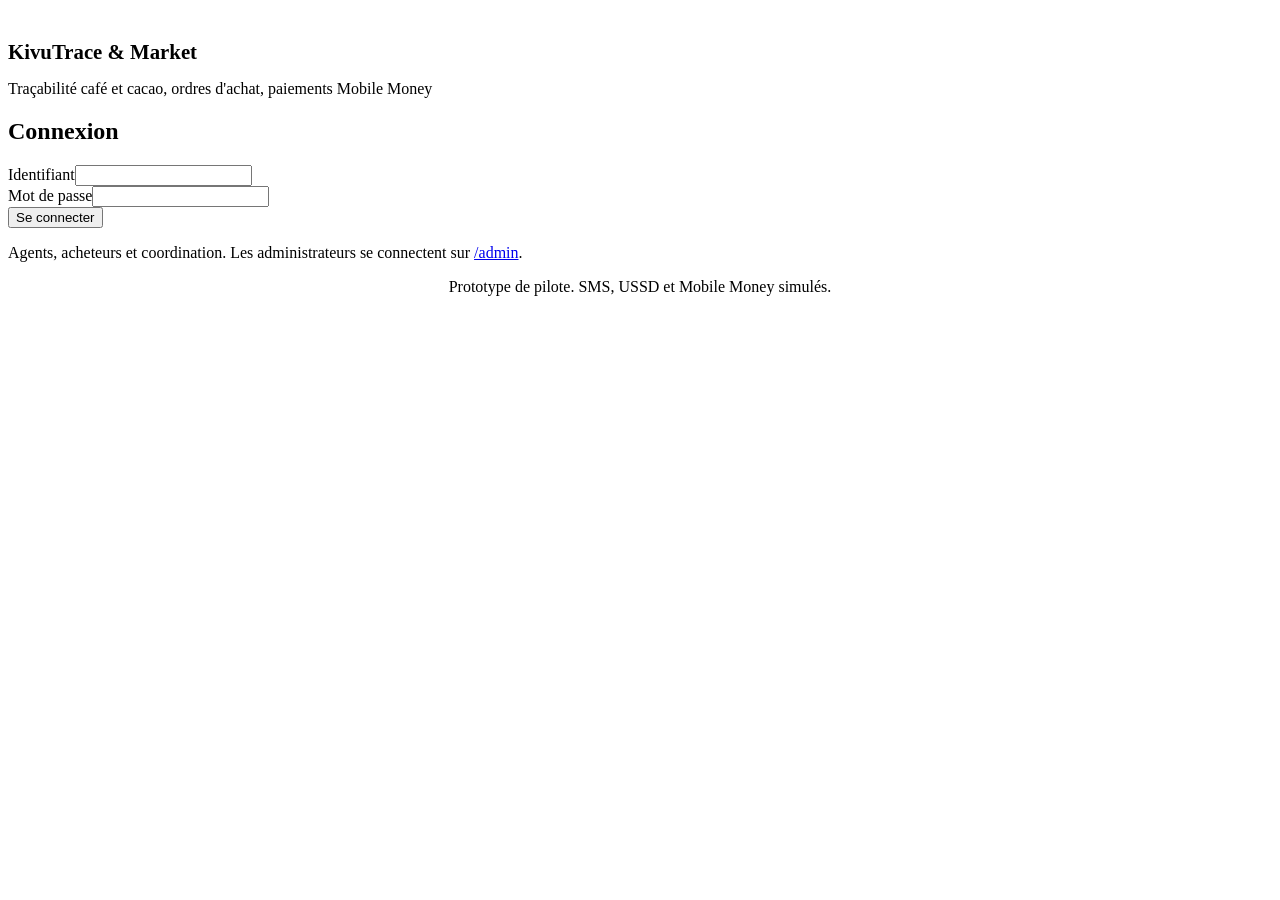
==== public/index.html @ ba129e78 "v2 étape a : socle (rôles, connexion, producteurs, localisation, consentement) - Worker Cloudflare +" ====
<!doctype html>
<html lang="fr">
<head>
<meta charset="utf-8">
<meta name="viewport" content="width=device-width, initial-scale=1">
<title>KivuTrace & Market</title>
<meta name="description" content="Traçabilité café et cacao, ordres d'achat et paiements Mobile Money pour les producteurs du Nord-Kivu et du Sud-Kivu.">
<meta name="theme-color" content="#005F73">
<link rel="icon" href="/assets/icon-192.png">
<link rel="preconnect" href="https://fonts.googleapis.com"><link rel="preconnect" href="https://fonts.gstatic.com" crossorigin>
<link rel="stylesheet" href="https://fonts.googleapis.com/css2?family=Inter:wght@400;500;600;700&display=swap">
<link rel="stylesheet" href="/assets/app.css">
<script>try{var t=localStorage.getItem('kt.theme');if(t)document.documentElement.dataset.theme=t}catch(e){}</script>
</head>
<body>
<div class="auth-wrap">
  <div class="auth-card stack">
    <div class="row" style="gap:14px">
      <img class="logo" src="/assets/logo-mark.png" alt="">
      <div><h1 style="font-size:1.3rem">KivuTrace &amp; Market</h1><p class="muted small">Traçabilité café et cacao, ordres d'achat, paiements Mobile Money</p></div>
    </div>
    <form class="card stack" id="loginForm" novalidate>
      <h2>Connexion</h2>
      <div><label class="lbl" for="login">Identifiant</label><input class="input" id="login" autocomplete="username" autocapitalize="none" required></div>
      <div><label class="lbl" for="password">Mot de passe</label><input class="input" id="password" type="password" autocomplete="current-password" required></div>
      <div class="err" id="err" role="alert"></div>
      <button class="btn primary block" type="submit" id="submit">Se connecter</button>
      <p class="tiny muted">Agents, acheteurs et coordination. Les administrateurs se connectent sur <a href="/admin">/admin</a>.</p>
    </form>
    <p class="tiny muted" style="text-align:center">Prototype de pilote. SMS, USSD et Mobile Money simulés.</p>
  </div>
</div>
<script type="module" src="/js/pages/home.js"></script>
</body>
</html>
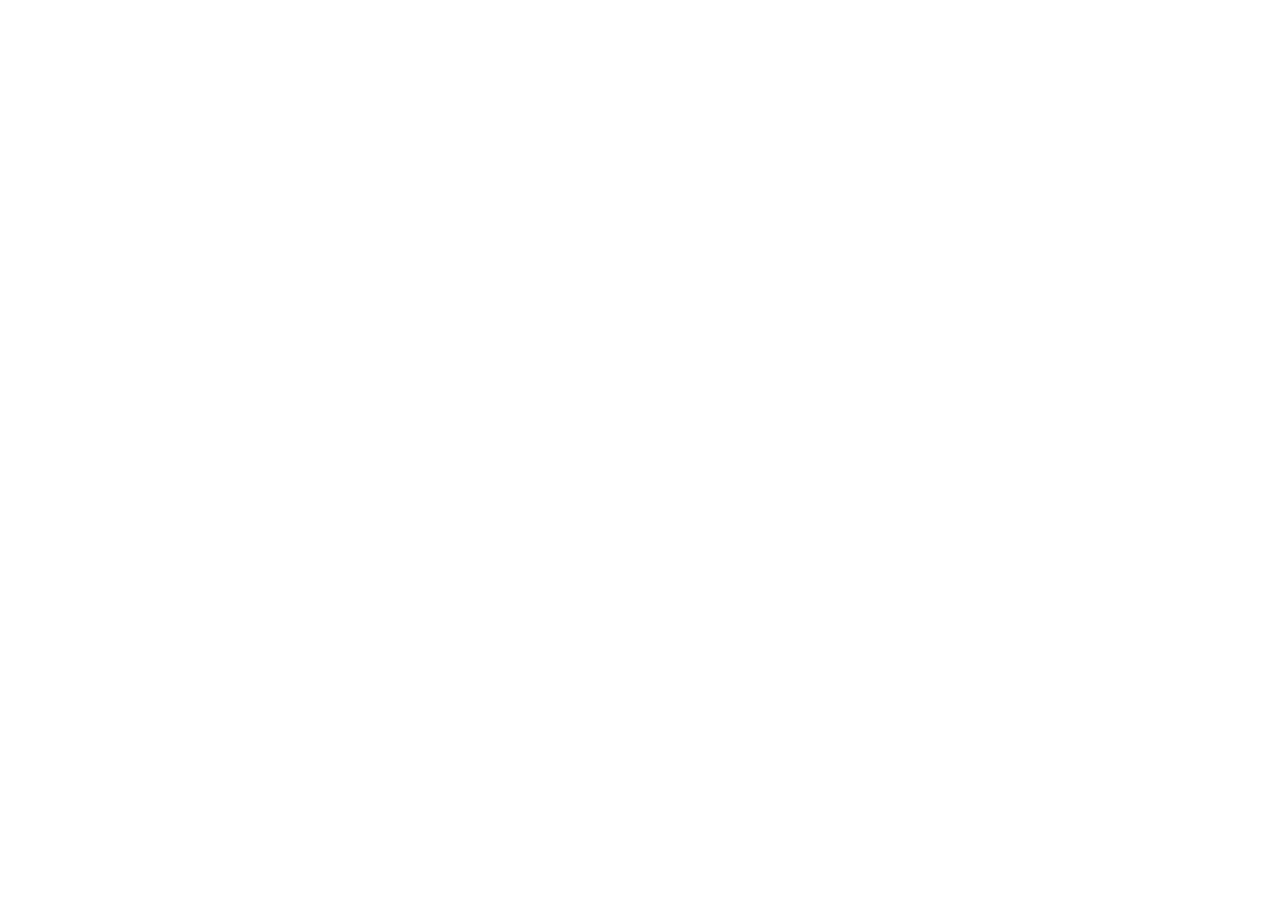
==== commit 69cd105e: "Portail d'entrée : site public en 4 langues, inscription, validation dans /admin - Site public : acc" ====
--- a/public/index.html
+++ b/public/index.html
@@ -3,33 +3,20 @@
 <head>
 <meta charset="utf-8">
 <meta name="viewport" content="width=device-width, initial-scale=1">
-<title>KivuTrace & Market</title>
-<meta name="description" content="Traçabilité café et cacao, ordres d'achat et paiements Mobile Money pour les producteurs du Nord-Kivu et du Sud-Kivu.">
+<title>KivuTrace &amp; Market : café, cacao et vivres du Kivu tracés du champ au paiement</title>
+<meta name="description" content="Traçabilité café et cacao, ordres d'achat, dossiers EUDR et paiement direct Mobile Money pour les producteurs du Nord-Kivu et du Sud-Kivu.">
 <meta name="theme-color" content="#005F73">
 <link rel="icon" href="/assets/icon-192.png">
 <link rel="preconnect" href="https://fonts.googleapis.com"><link rel="preconnect" href="https://fonts.gstatic.com" crossorigin>
-<link rel="stylesheet" href="https://fonts.googleapis.com/css2?family=Inter:wght@400;500;600;700&display=swap">
+<link rel="stylesheet" href="https://fonts.googleapis.com/css2?family=Inter:wght@400;500;600;700;800&display=swap">
 <link rel="stylesheet" href="/assets/app.css">
+<link rel="stylesheet" href="/assets/site.css">
+<link rel="modulepreload" href="/js/site/core.js">
 <script>try{var t=localStorage.getItem('kt.theme');if(t)document.documentElement.dataset.theme=t}catch(e){}</script>
 </head>
-<body>
-<div class="auth-wrap">
-  <div class="auth-card stack">
-    <div class="row" style="gap:14px">
-      <img class="logo" src="/assets/logo-mark.png" alt="">
-      <div><h1 style="font-size:1.3rem">KivuTrace &amp; Market</h1><p class="muted small">Traçabilité café et cacao, ordres d'achat, paiements Mobile Money</p></div>
-    </div>
-    <form class="card stack" id="loginForm" novalidate>
-      <h2>Connexion</h2>
-      <div><label class="lbl" for="login">Identifiant</label><input class="input" id="login" autocomplete="username" autocapitalize="none" required></div>
-      <div><label class="lbl" for="password">Mot de passe</label><input class="input" id="password" type="password" autocomplete="current-password" required></div>
-      <div class="err" id="err" role="alert"></div>
-      <button class="btn primary block" type="submit" id="submit">Se connecter</button>
-      <p class="tiny muted">Agents, acheteurs et coordination. Les administrateurs se connectent sur <a href="/admin">/admin</a>.</p>
-    </form>
-    <p class="tiny muted" style="text-align:center">Prototype de pilote. SMS, USSD et Mobile Money simulés.</p>
-  </div>
-</div>
-<script type="module" src="/js/pages/home.js"></script>
+<body class="site" data-page="home">
+<div class="wrap" style="padding:40px 16px"><div class="sk sk-line" style="width:60%"></div><div class="sk sk-line" style="width:40%"></div></div>
+<noscript><p style="padding:20px">KivuTrace &amp; Market : activez JavaScript pour afficher ce site.</p></noscript>
+<script type="module" src="/js/site/pages.js"></script>
 </body>
 </html>
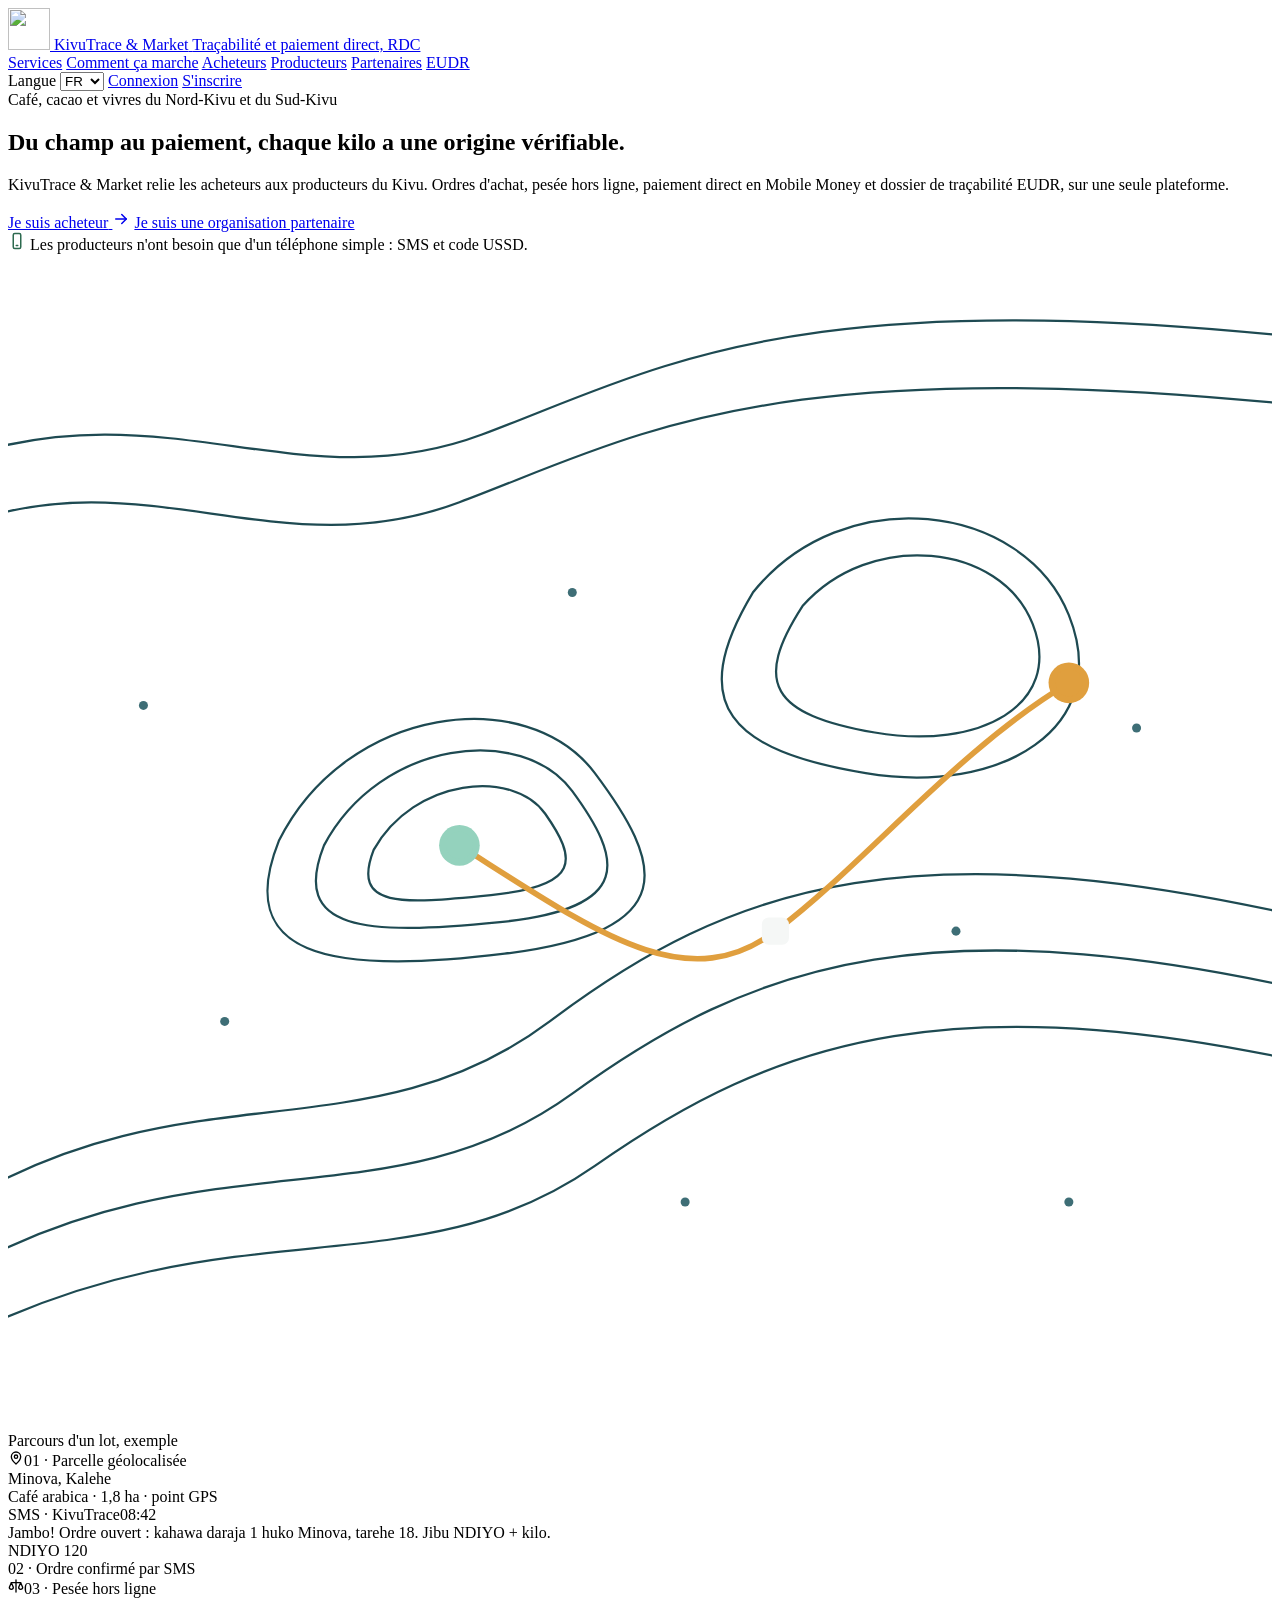
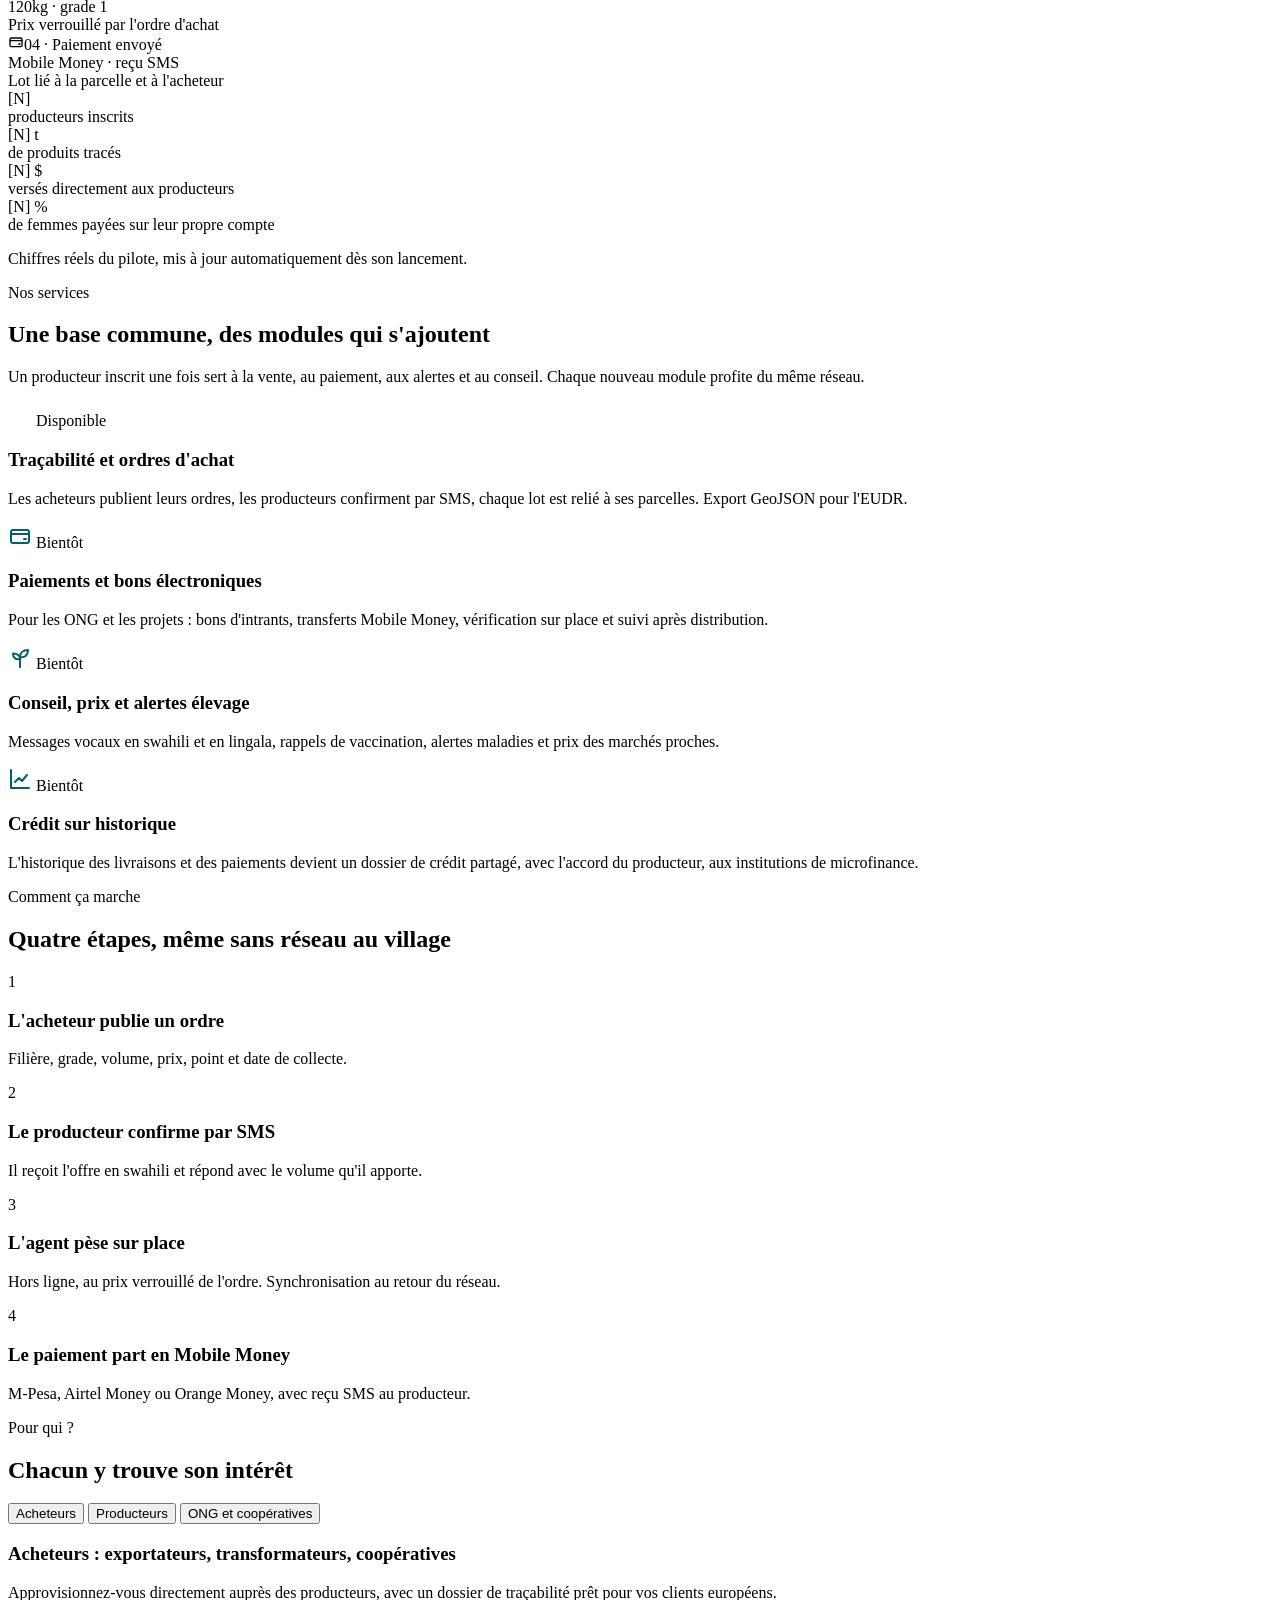
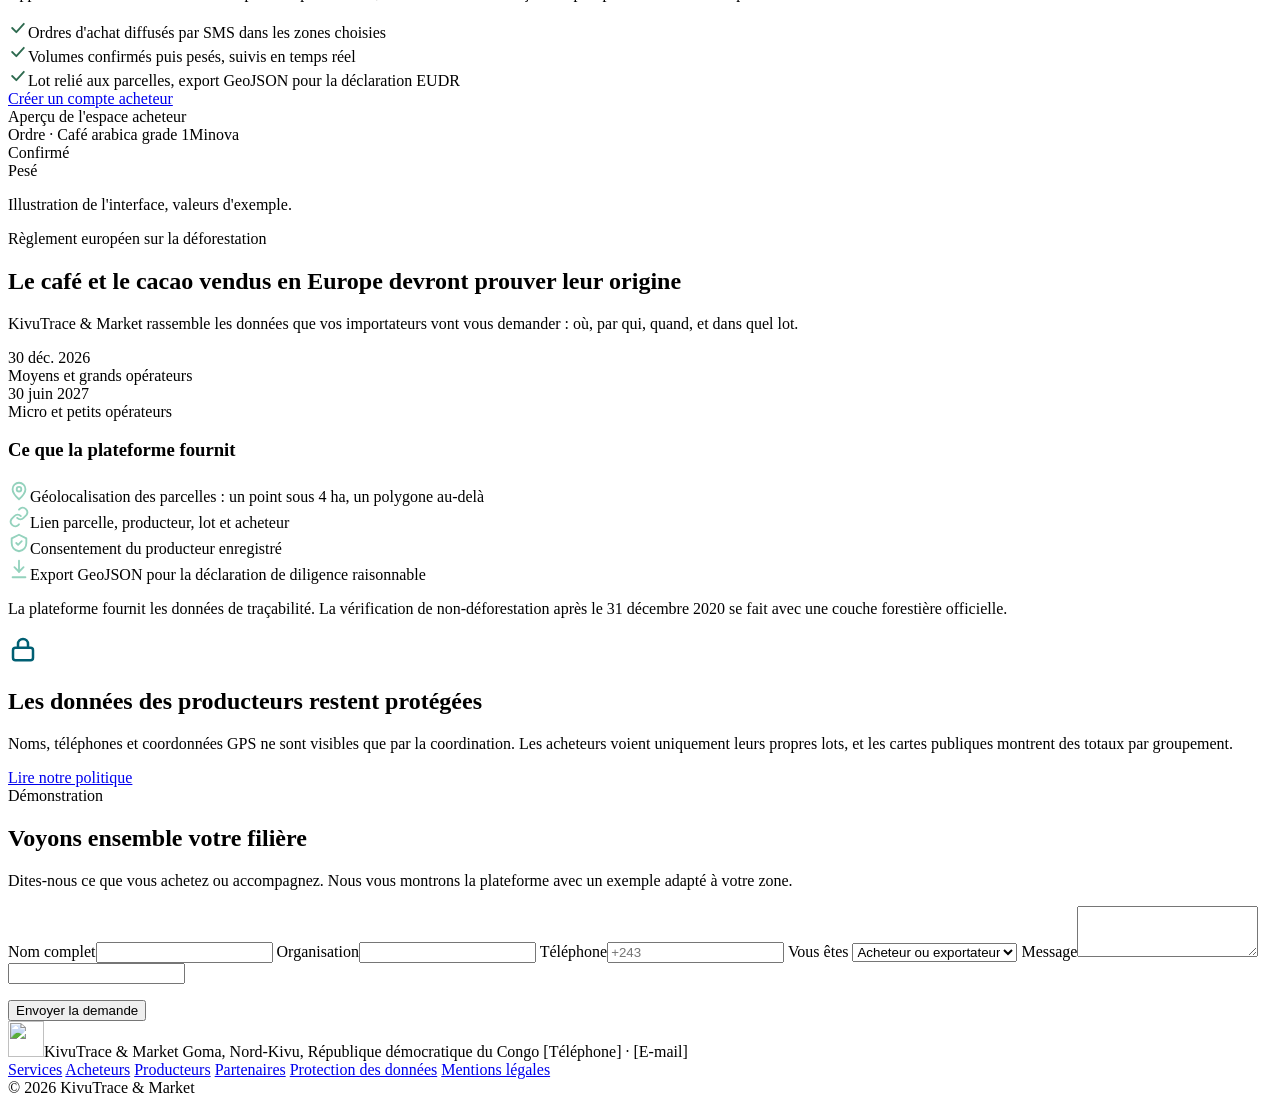
==== commit 59b45bc1: "Page d'accueil : maquette validée en HTML, CSS et JavaScript - Reprise exacte de la maquette (Space " ====
--- a/public/index.html
+++ b/public/index.html
@@ -3,20 +3,385 @@
 <head>
 <meta charset="utf-8">
 <meta name="viewport" content="width=device-width, initial-scale=1">
-<title>KivuTrace &amp; Market : café, cacao et vivres du Kivu tracés du champ au paiement</title>
-<meta name="description" content="Traçabilité café et cacao, ordres d'achat, dossiers EUDR et paiement direct Mobile Money pour les producteurs du Nord-Kivu et du Sud-Kivu.">
-<meta name="theme-color" content="#005F73">
+<title>KivuTrace &amp; Market : du champ au paiement, chaque kilo a une origine vérifiable</title>
+<meta name="description" content="KivuTrace & Market relie les acheteurs aux producteurs du Kivu : ordres d'achat, pesée hors ligne, paiement direct en Mobile Money et dossier de traçabilité EUDR.">
+<meta name="theme-color" content="#0B2027">
 <link rel="icon" href="/assets/icon-192.png">
 <link rel="preconnect" href="https://fonts.googleapis.com"><link rel="preconnect" href="https://fonts.gstatic.com" crossorigin>
-<link rel="stylesheet" href="https://fonts.googleapis.com/css2?family=Inter:wght@400;500;600;700;800&display=swap">
-<link rel="stylesheet" href="/assets/app.css">
-<link rel="stylesheet" href="/assets/site.css">
+<link rel="stylesheet" href="https://fonts.googleapis.com/css2?family=Inter:wght@400;500;600;700&family=Space+Grotesk:wght@500;600;700&display=swap">
+<link rel="stylesheet" href="/assets/accueil.css">
 <link rel="modulepreload" href="/js/site/core.js">
-<script>try{var t=localStorage.getItem('kt.theme');if(t)document.documentElement.dataset.theme=t}catch(e){}</script>
 </head>
-<body class="site" data-page="home">
-<div class="wrap" style="padding:40px 16px"><div class="sk sk-line" style="width:60%"></div><div class="sk sk-line" style="width:40%"></div></div>
-<noscript><p style="padding:20px">KivuTrace &amp; Market : activez JavaScript pour afficher ce site.</p></noscript>
-<script type="module" src="/js/site/pages.js"></script>
+<body class="acc">
+<!-- Page d'accueil publique : maquette « KivuTrace & Market, page d'accueil » convertie en HTML.
+     Les textes portent data-i18n (traduction et remplacements saisis dans /admin › Contenu du site). -->
+<div class="a-demo" id="demoBanner" hidden data-i18n="demo.banner">Données fictives : la plateforme est en mode démonstration.</div>
+<div class="a-page">
+
+<!-- NAVIGATION -->
+<header class="a-head">
+<div class="a-head-in">
+<a href="#accueil" class="a-brand">
+<img class="a-logo" src="/assets/logo-mark.png" alt="" width="42" height="42">
+<span class="a-brand-txt">
+<span class="a-brand-name">KivuTrace &amp; Market</span>
+<span class="a-brand-sub" data-i18n="acc.brand_sub">Traçabilité et paiement direct, RDC</span>
+</span>
+</a>
+<nav aria-label="Navigation principale" class="a-nav">
+<a href="#services" data-i18n="acc.nav.services">Services</a>
+<a href="#fonctionnement" data-i18n="acc.nav.how">Comment ça marche</a>
+<a href="#pour-qui" data-tab-link="acheteurs" data-i18n="acc.nav.buyers">Acheteurs</a>
+<a href="#pour-qui" data-tab-link="producteurs" data-i18n="acc.nav.producers">Producteurs</a>
+<a href="#pour-qui" data-tab-link="partenaires" data-i18n="acc.nav.partners">Partenaires</a>
+<a href="#eudr" data-i18n="acc.nav.eudr">EUDR</a>
+</nav>
+<div class="a-head-act">
+<label for="kt-lang" class="a-sr" data-i18n="nav.lang">Langue</label>
+<select id="kt-lang" class="a-lang">
+<option value="fr">FR</option><option value="en">EN</option><option value="sw">SW</option><option value="ln">LN</option>
+</select>
+<a class="kt-btn a-login" href="/connexion" data-i18n="nav.login">Connexion</a>
+<a class="kt-btn a-signup" href="/inscription" data-i18n="nav.signup">S'inscrire</a>
+</div>
+</div>
+</header>
+
+<!-- HERO -->
+<section id="accueil" class="a-hero">
+<div class="kt-rise a-hero-txt">
+<span class="a-pill"><span class="a-dot"></span><span data-i18n="acc.hero.badge">Café, cacao et vivres du Nord-Kivu et du Sud-Kivu</span></span>
+<h1 class="a-h1"><span data-i18n="acc.hero.title">Du champ au paiement, chaque kilo a une origine</span> <span class="a-em" data-i18n="acc.hero.title_em">vérifiable</span>.</h1>
+<p class="a-lead" data-i18n="acc.hero.lead">KivuTrace &amp; Market relie les acheteurs aux producteurs du Kivu. Ordres d'achat, pesée hors ligne, paiement direct en Mobile Money et dossier de traçabilité EUDR, sur une seule plateforme.</p>
+<div class="a-cta">
+<a class="kt-btn a-btn-pri" href="/inscription?profil=buyer"><span data-i18n="acc.hero.cta_buyer">Je suis acheteur</span>
+<svg width="18" height="18" viewBox="0 0 24 24" fill="none" stroke="currentColor" stroke-width="2" stroke-linecap="round" stroke-linejoin="round" aria-hidden="true"><path d="M5 12h14"></path><path d="M13 6l6 6-6 6"></path></svg></a>
+<a class="kt-btn a-btn-out" href="/inscription?profil=cooperative" data-i18n="acc.hero.cta_partner">Je suis une organisation partenaire</a>
+</div>
+<div class="a-note">
+<svg width="18" height="18" viewBox="0 0 24 24" fill="none" stroke="#2D6A4F" stroke-width="2" stroke-linecap="round" stroke-linejoin="round" aria-hidden="true"><rect x="7" y="2" width="10" height="20" rx="2"></rect><path d="M11 18h2"></path></svg>
+<span data-i18n="acc.hero.phone_note">Les producteurs n'ont besoin que d'un téléphone simple : SMS et code USSD.</span>
+</div>
+</div>
+
+<!-- Visuel animé : parcours d'un lot -->
+<div class="a-hero-vis">
+<div class="a-vis">
+<svg viewBox="0 0 560 520" width="100%" height="100%" preserveAspectRatio="xMidYMid slice" aria-hidden="true" class="a-vis-svg">
+<g fill="none" stroke="#1E4A52" stroke-width="1">
+<path d="M-20 420 C 80 360, 160 400, 240 340 S 400 250, 600 300"></path>
+<path d="M-20 450 C 90 390, 170 430, 250 372 S 410 285, 600 332"></path>
+<path d="M-20 480 C 100 420, 180 460, 260 404 S 420 320, 600 364"></path>
+<path d="M120 260 C 150 200, 230 190, 260 230 S 300 300, 220 310 S 100 310, 120 260 Z"></path>
+<path d="M140 262 C 165 215, 228 208, 250 238 S 278 290, 218 296 S 125 300, 140 262 Z"></path>
+<path d="M162 264 C 180 232, 224 228, 238 248 S 254 280, 214 284 S 152 290, 162 264 Z"></path>
+<path d="M330 150 C 370 100, 450 110, 470 160 S 440 240, 380 230 S 300 200, 330 150 Z"></path>
+<path d="M352 156 C 382 122, 440 128, 454 164 S 430 220, 384 212 S 330 190, 352 156 Z"></path>
+<path d="M-20 120 C 60 90, 120 140, 200 110 S 340 40, 600 70"></path>
+<path d="M-20 90 C 70 60, 130 110, 210 80 S 350 10, 600 40"></path>
+</g>
+<g fill="#3E6E76">
+<circle cx="60" cy="200" r="2"></circle><circle cx="96" cy="340" r="2"></circle><circle cx="300" cy="420" r="2"></circle><circle cx="420" cy="300" r="2"></circle><circle cx="500" cy="210" r="2"></circle><circle cx="250" cy="150" r="2"></circle><circle cx="470" cy="420" r="2"></circle>
+</g>
+<path class="kt-draw" pathLength="1" d="M200 262 C 260 300, 300 330, 340 300 S 420 220, 470 190" fill="none" stroke="#E09F3E" stroke-width="2.5" stroke-linecap="round" stroke-dasharray="1"></path>
+<circle class="kt-pulse" cx="200" cy="262" r="9" fill="#94D2BD"></circle>
+<circle cx="200" cy="262" r="6" fill="#94D2BD"></circle>
+<circle class="kt-pulse a-delay12" cx="470" cy="190" r="9" fill="#E09F3E"></circle>
+<circle cx="470" cy="190" r="6" fill="#E09F3E"></circle>
+<rect x="334" y="294" width="12" height="12" rx="3" fill="#F5F7F6"></rect>
+</svg>
+
+<div class="a-vis-label"><span class="a-vis-dot"></span><span data-i18n="acc.anim.label">Parcours d'un lot, exemple</span></div>
+
+<div class="kt-seq kt-d1 a-c a-c1">
+<div class="a-c-h">
+<svg width="16" height="16" viewBox="0 0 24 24" fill="none" stroke="currentColor" stroke-width="2" stroke-linecap="round" stroke-linejoin="round" aria-hidden="true"><path d="M12 21s-7-6.2-7-11a7 7 0 0 1 14 0c0 4.8-7 11-7 11z"></path><circle cx="12" cy="10" r="2.5"></circle></svg><span data-i18n="acc.anim.s1">01 · Parcelle géolocalisée</span></div>
+<div class="a-c-t">Minova, Kalehe</div>
+<div class="a-c-s" data-i18n="acc.anim.s1_d">Café arabica · 1,8 ha · point GPS</div>
+</div>
+
+<div class="kt-seq kt-d2 kt-float a-c a-c2">
+<div class="a-sms-h"><span class="a-sms-from">SMS · KivuTrace</span><span>08:42</span></div>
+<div class="a-sms-in">Jambo! Ordre ouvert : kahawa daraja 1 huko Minova, tarehe 18. Jibu NDIYO + kilo.</div>
+<div class="a-sms-out">NDIYO 120</div>
+<div class="a-sms-step" data-i18n="acc.anim.s2">02 · Ordre confirmé par SMS</div>
+</div>
+
+<div class="kt-seq kt-d3 a-c a-c3">
+<div class="a-c-h">
+<svg width="16" height="16" viewBox="0 0 24 24" fill="none" stroke="currentColor" stroke-width="2" stroke-linecap="round" stroke-linejoin="round" aria-hidden="true"><path d="M12 3v18"></path><path d="M5 7h14"></path><path d="M5 7l-3 7a3 3 0 0 0 6 0z"></path><path d="M19 7l-3 7a3 3 0 0 0 6 0z"></path></svg><span data-i18n="acc.anim.s3">03 · Pesée hors ligne</span></div>
+<div class="a-weight"><span class="a-weight-n">120</span><span class="a-c-u" data-i18n="acc.anim.s3_unit">kg · grade 1</span></div>
+<div class="a-c-s" data-i18n="acc.anim.s3_d">Prix verrouillé par l'ordre d'achat</div>
+</div>
+
+<div class="kt-seq kt-d4 a-c a-c4">
+<div class="a-c-h a-c-h4">
+<svg width="16" height="16" viewBox="0 0 24 24" fill="none" stroke="currentColor" stroke-width="2" stroke-linecap="round" stroke-linejoin="round" aria-hidden="true"><rect x="3" y="6" width="18" height="13" rx="2"></rect><path d="M3 10h18"></path><path d="M16 15h2"></path></svg><span data-i18n="acc.anim.s4">04 · Paiement envoyé</span></div>
+<div class="a-c4-t" data-i18n="acc.anim.s4_t">Mobile Money · reçu SMS</div>
+<div class="a-c4-s" data-i18n="acc.anim.s4_d">Lot lié à la parcelle et à l'acheteur</div>
+</div>
+</div>
+</div>
+</section>
+
+<!-- CHIFFRES -->
+<section aria-label="Chiffres clés" class="a-kpis-sec">
+<div class="a-kpis">
+<div class="a-kpi"><div class="a-kpi-v"><span data-stat="producers">[N]</span></div><div class="a-kpi-l" data-i18n="acc.kpi.producers">producteurs inscrits</div></div>
+<div class="a-kpi"><div class="a-kpi-v"><span data-stat="tonnes">[N]</span> t</div><div class="a-kpi-l" data-i18n="acc.kpi.tonnes">de produits tracés</div></div>
+<div class="a-kpi"><div class="a-kpi-v"><span data-stat="paid_usd">[N]</span> $</div><div class="a-kpi-l" data-i18n="acc.kpi.paid">versés directement aux producteurs</div></div>
+<div class="a-kpi"><div class="a-kpi-v"><span data-stat="women_paid_pct">[N]</span> %</div><div class="a-kpi-l" data-i18n="acc.kpi.women">de femmes payées sur leur propre compte</div></div>
+</div>
+<p class="a-kpi-note" data-i18n="acc.kpi.note">Chiffres réels du pilote, mis à jour automatiquement dès son lancement.</p>
+</section>
+
+<!-- SERVICES -->
+<section id="services" class="a-svc-sec">
+<div class="a-wrap a-svc-in">
+<div class="a-sec-top">
+<div class="a-sec-top-l">
+<div class="a-kick" data-i18n="acc.svc.kicker">Nos services</div>
+<h2 class="a-h2" data-i18n="acc.svc.title">Une base commune, des modules qui s'ajoutent</h2>
+</div>
+<p class="a-sec-top-r" data-i18n="acc.svc.lead">Un producteur inscrit une fois sert à la vente, au paiement, aux alertes et au conseil. Chaque nouveau module profite du même réseau.</p>
+</div>
+<div class="a-svc-grid">
+
+<article class="kt-card a-svc a-svc-dark" data-svc="m1">
+<div class="a-svc-top">
+<span class="a-svc-ic a-svc-ic-dark"><svg width="24" height="24" viewBox="0 0 24 24" fill="none" stroke="#FFFFFF" stroke-width="2" stroke-linecap="round" stroke-linejoin="round" aria-hidden="true"><path d="M12 21s-7-6.2-7-11a7 7 0 0 1 14 0c0 4.8-7 11-7 11z"></path><circle cx="12" cy="10" r="2.5"></circle></svg></span>
+<span class="a-badge a-badge-ok" data-badge>Disponible</span>
+</div>
+<h3 class="a-h3" data-i18n="acc.svc.m1.t">Traçabilité et ordres d'achat</h3>
+<p class="a-svc-p" data-i18n="acc.svc.m1.d">Les acheteurs publient leurs ordres, les producteurs confirment par SMS, chaque lot est relié à ses parcelles. Export GeoJSON pour l'EUDR.</p>
+</article>
+
+<article class="kt-card a-svc" data-svc="m2">
+<div class="a-svc-top">
+<span class="a-svc-ic"><svg width="24" height="24" viewBox="0 0 24 24" fill="none" stroke="#005F73" stroke-width="2" stroke-linecap="round" stroke-linejoin="round" aria-hidden="true"><rect x="3" y="6" width="18" height="13" rx="2"></rect><path d="M3 10h18"></path><path d="M16 15h2"></path></svg></span>
+<span class="a-badge a-badge-soon" data-badge>Bientôt</span>
+</div>
+<h3 class="a-h3" data-i18n="acc.svc.m2.t">Paiements et bons électroniques</h3>
+<p class="a-svc-p" data-i18n="acc.svc.m2.d">Pour les ONG et les projets : bons d'intrants, transferts Mobile Money, vérification sur place et suivi après distribution.</p>
+</article>
+
+<article class="kt-card a-svc" data-svc="m3">
+<div class="a-svc-top">
+<span class="a-svc-ic"><svg width="24" height="24" viewBox="0 0 24 24" fill="none" stroke="#005F73" stroke-width="2" stroke-linecap="round" stroke-linejoin="round" aria-hidden="true"><path d="M12 22V12"></path><path d="M12 12c0-4 3-7 8-7 0 5-3 8-8 7z"></path><path d="M12 14c0-3-2.5-5.5-7-5.5 0 4 2.5 6.5 7 5.5z"></path></svg></span>
+<span class="a-badge a-badge-soon" data-badge>Bientôt</span>
+</div>
+<h3 class="a-h3" data-i18n="acc.svc.m3.t">Conseil, prix et alertes élevage</h3>
+<p class="a-svc-p" data-i18n="acc.svc.m3.d">Messages vocaux en swahili et en lingala, rappels de vaccination, alertes maladies et prix des marchés proches.</p>
+</article>
+
+<article class="kt-card a-svc" data-svc="m4">
+<div class="a-svc-top">
+<span class="a-svc-ic"><svg width="24" height="24" viewBox="0 0 24 24" fill="none" stroke="#005F73" stroke-width="2" stroke-linecap="round" stroke-linejoin="round" aria-hidden="true"><path d="M3 3v18h18"></path><path d="M7 15l4-4 3 3 5-6"></path></svg></span>
+<span class="a-badge a-badge-soon" data-badge>Bientôt</span>
+</div>
+<h3 class="a-h3" data-i18n="acc.svc.m4.t">Crédit sur historique</h3>
+<p class="a-svc-p" data-i18n="acc.svc.m4.d">L'historique des livraisons et des paiements devient un dossier de crédit partagé, avec l'accord du producteur, aux institutions de microfinance.</p>
+</article>
+
+</div>
+</div>
+</section>
+
+<!-- COMMENT ÇA MARCHE -->
+<section id="fonctionnement" class="a-wrap a-how-sec">
+<div class="a-center">
+<div class="a-kick" data-i18n="acc.how.kicker">Comment ça marche</div>
+<h2 class="a-h2" data-i18n="acc.how.title">Quatre étapes, même sans réseau au village</h2>
+</div>
+<div class="a-how">
+<div class="a-step">
+<div class="a-step-h"><span class="a-step-n">1</span><span class="a-step-line"></span></div>
+<h3 class="a-h3s" data-i18n="acc.how.1.t">L'acheteur publie un ordre</h3>
+<p class="a-step-p" data-i18n="acc.how.1.d">Filière, grade, volume, prix, point et date de collecte.</p>
+</div>
+<div class="a-step">
+<div class="a-step-h"><span class="a-step-n">2</span><span class="a-step-line"></span></div>
+<h3 class="a-h3s" data-i18n="acc.how.2.t">Le producteur confirme par SMS</h3>
+<p class="a-step-p" data-i18n="acc.how.2.d">Il reçoit l'offre en swahili et répond avec le volume qu'il apporte.</p>
+</div>
+<div class="a-step">
+<div class="a-step-h"><span class="a-step-n">3</span><span class="a-step-line"></span></div>
+<h3 class="a-h3s" data-i18n="acc.how.3.t">L'agent pèse sur place</h3>
+<p class="a-step-p" data-i18n="acc.how.3.d">Hors ligne, au prix verrouillé de l'ordre. Synchronisation au retour du réseau.</p>
+</div>
+<div class="a-step">
+<div class="a-step-h"><span class="a-step-n a-step-n4">4</span></div>
+<h3 class="a-h3s" data-i18n="acc.how.4.t">Le paiement part en Mobile Money</h3>
+<p class="a-step-p" data-i18n="acc.how.4.d">M-Pesa, Airtel Money ou Orange Money, avec reçu SMS au producteur.</p>
+</div>
+</div>
+</section>
+
+<!-- POUR QUI (onglets) -->
+<section id="pour-qui" class="a-who-sec">
+<div class="a-wrap a-who-in">
+<div class="a-who-top">
+<div>
+<div class="a-kick" data-i18n="acc.who.kicker">Pour qui ?</div>
+<h2 class="a-h2" data-i18n="acc.who.title">Chacun y trouve son intérêt</h2>
+</div>
+<div role="tablist" aria-label="Profils" class="a-tabs">
+<button type="button" role="tab" id="tab-acheteurs" aria-controls="panel-acheteurs" aria-selected="true" class="a-tab" data-tab="acheteurs" data-i18n="acc.who.tab.buyers">Acheteurs</button>
+<button type="button" role="tab" id="tab-producteurs" aria-controls="panel-producteurs" aria-selected="false" tabindex="-1" class="a-tab" data-tab="producteurs" data-i18n="acc.who.tab.producers">Producteurs</button>
+<button type="button" role="tab" id="tab-partenaires" aria-controls="panel-partenaires" aria-selected="false" tabindex="-1" class="a-tab" data-tab="partenaires" data-i18n="acc.who.tab.partners">ONG et coopératives</button>
+</div>
+</div>
+
+<div class="a-panel" id="panel-acheteurs" role="tabpanel" aria-labelledby="tab-acheteurs">
+<div class="a-panel-l">
+<h3 class="a-h3l" data-i18n="acc.who.b.t">Acheteurs : exportateurs, transformateurs, coopératives</h3>
+<p class="a-muted" data-i18n="acc.who.b.d">Approvisionnez-vous directement auprès des producteurs, avec un dossier de traçabilité prêt pour vos clients européens.</p>
+<div class="a-checks">
+<div class="a-check"><svg width="20" height="20" viewBox="0 0 24 24" fill="none" stroke="#2D6A4F" stroke-width="2.2" stroke-linecap="round" stroke-linejoin="round" aria-hidden="true"><path d="M5 12l5 5 9-10"></path></svg><span data-i18n="acc.who.b.p1">Ordres d'achat diffusés par SMS dans les zones choisies</span></div>
+<div class="a-check"><svg width="20" height="20" viewBox="0 0 24 24" fill="none" stroke="#2D6A4F" stroke-width="2.2" stroke-linecap="round" stroke-linejoin="round" aria-hidden="true"><path d="M5 12l5 5 9-10"></path></svg><span data-i18n="acc.who.b.p2">Volumes confirmés puis pesés, suivis en temps réel</span></div>
+<div class="a-check"><svg width="20" height="20" viewBox="0 0 24 24" fill="none" stroke="#2D6A4F" stroke-width="2.2" stroke-linecap="round" stroke-linejoin="round" aria-hidden="true"><path d="M5 12l5 5 9-10"></path></svg><span data-i18n="acc.who.b.p3">Lot relié aux parcelles, export GeoJSON pour la déclaration EUDR</span></div>
+</div>
+<a class="kt-btn a-btn-panel" href="/inscription?profil=buyer" data-i18n="acc.who.b.cta">Créer un compte acheteur</a>
+</div>
+<div class="a-panel-r">
+<div class="a-prev-k" data-i18n="acc.who.b.preview">Aperçu de l'espace acheteur</div>
+<div class="a-prev-box">
+<div class="a-prev-row"><span class="a-prev-t" data-i18n="acc.who.b.order">Ordre · Café arabica grade 1</span><span class="a-prev-place">Minova</span></div>
+<div class="a-prev-l a-prev-l1" data-i18n="acc.who.b.confirmed">Confirmé</div>
+<div class="a-bar"><div class="a-bar-f a-bar-72"></div></div>
+<div class="a-prev-l a-prev-l2" data-i18n="acc.who.b.weighed">Pesé</div>
+<div class="a-bar"><div class="a-bar-f a-bar-45"></div></div>
+</div>
+<p class="a-prev-note" data-i18n="acc.who.example">Illustration de l'interface, valeurs d'exemple.</p>
+</div>
+</div>
+
+<div class="a-panel" id="panel-producteurs" role="tabpanel" aria-labelledby="tab-producteurs" hidden>
+<div class="a-panel-l">
+<h3 class="a-h3l" data-i18n="acc.who.p.t">Producteurs et productrices</h3>
+<p class="a-muted" data-i18n="acc.who.p.d">Pas besoin de smartphone ni d'internet. L'inscription se fait auprès d'un agent de collecte ou par code USSD.</p>
+<div class="a-checks">
+<div class="a-check"><svg width="20" height="20" viewBox="0 0 24 24" fill="none" stroke="#2D6A4F" stroke-width="2.2" stroke-linecap="round" stroke-linejoin="round" aria-hidden="true"><path d="M5 12l5 5 9-10"></path></svg><span data-i18n="acc.who.p.p1">Les offres d'achat arrivent par SMS, avec le prix affiché avant la vente</span></div>
+<div class="a-check"><svg width="20" height="20" viewBox="0 0 24 24" fill="none" stroke="#2D6A4F" stroke-width="2.2" stroke-linecap="round" stroke-linejoin="round" aria-hidden="true"><path d="M5 12l5 5 9-10"></path></svg><span data-i18n="acc.who.p.p2">Paiement sur votre propre compte Mobile Money</span></div>
+<div class="a-check"><svg width="20" height="20" viewBox="0 0 24 24" fill="none" stroke="#2D6A4F" stroke-width="2.2" stroke-linecap="round" stroke-linejoin="round" aria-hidden="true"><path d="M5 12l5 5 9-10"></path></svg><span data-i18n="acc.who.p.p3">Vos données ne sont partagées qu'avec votre accord</span></div>
+</div>
+</div>
+<div class="a-panel-r a-panel-r-c">
+<div class="a-phone">
+<div class="a-phone-scr"><span data-ussd>*[CODE]#</span><br><span data-i18n="acc.who.p.m1">1. Ordres ouverts</span><br><span data-i18n="acc.who.p.m2">2. Mes paiements</span><br><span data-i18n="acc.who.p.m3">3. Mes livraisons</span><br><span data-i18n="acc.who.p.m4">4. Aide</span></div>
+<div class="a-keys">
+<span></span><span></span><span></span>
+<span></span><span></span><span></span>
+</div>
+</div>
+<p class="a-prev-note" data-i18n="acc.who.p.ussd_note">Menu USSD, fonctionne sur un téléphone simple</p>
+</div>
+</div>
+
+<div class="a-panel" id="panel-partenaires" role="tabpanel" aria-labelledby="tab-partenaires" hidden>
+<div class="a-panel-l">
+<h3 class="a-h3l" data-i18n="acc.who.o.t">ONG, coopératives et projets</h3>
+<p class="a-muted" data-i18n="acc.who.o.d">Suivez vos producteurs, vos paiements et vos indicateurs sans multiplier les outils de collecte.</p>
+<div class="a-checks">
+<div class="a-check"><svg width="20" height="20" viewBox="0 0 24 24" fill="none" stroke="#2D6A4F" stroke-width="2.2" stroke-linecap="round" stroke-linejoin="round" aria-hidden="true"><path d="M5 12l5 5 9-10"></path></svg><span data-i18n="acc.who.o.p1">Indicateurs ventilés par sexe, territoire et filière, comparés à la situation de référence</span></div>
+<div class="a-check"><svg width="20" height="20" viewBox="0 0 24 24" fill="none" stroke="#2D6A4F" stroke-width="2.2" stroke-linecap="round" stroke-linejoin="round" aria-hidden="true"><path d="M5 12l5 5 9-10"></path></svg><span data-i18n="acc.who.o.p2">Exports CSV pour vos rapports aux bailleurs</span></div>
+<div class="a-check"><svg width="20" height="20" viewBox="0 0 24 24" fill="none" stroke="#2D6A4F" stroke-width="2.2" stroke-linecap="round" stroke-linejoin="round" aria-hidden="true"><path d="M5 12l5 5 9-10"></path></svg><span data-i18n="acc.who.o.p3">Mécanisme de retour des bénéficiaires par SMS</span></div>
+</div>
+<a class="kt-btn a-btn-panel" href="#demo" data-i18n="acc.who.o.cta">Demander une démonstration</a>
+</div>
+<div class="a-panel-r">
+<div class="a-prev-k" data-i18n="acc.who.o.preview">Aperçu du tableau de bord</div>
+<div class="a-chart">
+<span class="a-col a-col-40"></span>
+<span class="a-col a-col-58"></span>
+<span class="a-col a-col-50"></span>
+<span class="a-col a-col-76"></span>
+<span class="a-col a-col-88"></span>
+</div>
+<p class="a-prev-note" data-i18n="acc.who.example">Illustration de l'interface, valeurs d'exemple.</p>
+</div>
+</div>
+</div>
+</section>
+
+<!-- EUDR -->
+<section id="eudr" class="a-eudr-sec">
+<div class="a-wrap a-eudr-in">
+<div class="a-eudr-l">
+<div class="a-kick" data-i18n="acc.eudr.kicker">Règlement européen sur la déforestation</div>
+<h2 class="a-h2 a-h2-0" data-i18n="acc.eudr.title">Le café et le cacao vendus en Europe devront prouver leur origine</h2>
+<p class="a-eudr-p" data-i18n="acc.eudr.lead">KivuTrace &amp; Market rassemble les données que vos importateurs vont vous demander : où, par qui, quand, et dans quel lot.</p>
+<div class="a-dates">
+<div class="a-date"><div class="a-date-v" data-eudr="eudr_date_large">30 déc. 2026</div><div class="a-date-l" data-i18n="acc.eudr.d1">Moyens et grands opérateurs</div></div>
+<div class="a-date"><div class="a-date-v" data-eudr="eudr_date_small">30 juin 2027</div><div class="a-date-l" data-i18n="acc.eudr.d2">Micro et petits opérateurs</div></div>
+</div>
+</div>
+<div class="a-eudr-r">
+<h3 class="a-h3" data-i18n="acc.eudr.box">Ce que la plateforme fournit</h3>
+<div class="a-eitem"><svg width="22" height="22" viewBox="0 0 24 24" fill="none" stroke="#94D2BD" stroke-width="2" stroke-linecap="round" stroke-linejoin="round" aria-hidden="true"><path d="M12 21s-7-6.2-7-11a7 7 0 0 1 14 0c0 4.8-7 11-7 11z"></path><circle cx="12" cy="10" r="2.5"></circle></svg><span data-i18n="acc.eudr.e1">Géolocalisation des parcelles : un point sous 4 ha, un polygone au-delà</span></div>
+<div class="a-eitem"><svg width="22" height="22" viewBox="0 0 24 24" fill="none" stroke="#94D2BD" stroke-width="2" stroke-linecap="round" stroke-linejoin="round" aria-hidden="true"><path d="M10 13a5 5 0 0 0 7 0l3-3a5 5 0 0 0-7-7l-1 1"></path><path d="M14 11a5 5 0 0 0-7 0l-3 3a5 5 0 0 0 7 7l1-1"></path></svg><span data-i18n="acc.eudr.e2">Lien parcelle, producteur, lot et acheteur</span></div>
+<div class="a-eitem"><svg width="22" height="22" viewBox="0 0 24 24" fill="none" stroke="#94D2BD" stroke-width="2" stroke-linecap="round" stroke-linejoin="round" aria-hidden="true"><path d="M12 3l8 4v5c0 5-3.5 8-8 9-4.5-1-8-4-8-9V7z"></path><path d="M9 12l2 2 4-4"></path></svg><span data-i18n="acc.eudr.e3">Consentement du producteur enregistré</span></div>
+<div class="a-eitem"><svg width="22" height="22" viewBox="0 0 24 24" fill="none" stroke="#94D2BD" stroke-width="2" stroke-linecap="round" stroke-linejoin="round" aria-hidden="true"><path d="M12 3v12"></path><path d="M7 10l5 5 5-5"></path><path d="M5 21h14"></path></svg><span data-i18n="acc.eudr.e4">Export GeoJSON pour la déclaration de diligence raisonnable</span></div>
+<p class="a-eudr-note" data-i18n="acc.eudr.note">La plateforme fournit les données de traçabilité. La vérification de non-déforestation après le 31 décembre 2020 se fait avec une couche forestière officielle.</p>
+</div>
+</div>
+</section>
+
+<!-- DONNÉES PROTÉGÉES -->
+<section class="a-wrap a-priv">
+<span class="a-priv-ic"><svg width="30" height="30" viewBox="0 0 24 24" fill="none" stroke="#005F73" stroke-width="2" stroke-linecap="round" stroke-linejoin="round" aria-hidden="true"><rect x="4" y="11" width="16" height="10" rx="2"></rect><path d="M8 11V8a4 4 0 0 1 8 0v3"></path></svg></span>
+<div class="a-priv-txt">
+<h2 class="a-h2s" data-i18n="acc.priv.t">Les données des producteurs restent protégées</h2>
+<p class="a-muted a-mt6" data-i18n="acc.priv.d">Noms, téléphones et coordonnées GPS ne sont visibles que par la coordination. Les acheteurs voient uniquement leurs propres lots, et les cartes publiques montrent des totaux par groupement.</p>
+</div>
+<a href="/confidentialite" class="a-priv-link" data-i18n="acc.priv.link">Lire notre politique</a>
+</section>
+
+<!-- DEMANDE DE DÉMO -->
+<section id="demo" class="a-wrap a-demo-sec">
+<div class="a-demo-box">
+<div class="a-demo-l">
+<div class="a-kick" data-i18n="acc.demo.kicker">Démonstration</div>
+<h2 class="a-h2 a-h2-36 a-h2-0" data-i18n="acc.demo.title">Voyons ensemble votre filière</h2>
+<p class="a-muted" data-i18n="acc.demo.lead">Dites-nous ce que vous achetez ou accompagnez. Nous vous montrons la plateforme avec un exemple adapté à votre zone.</p>
+</div>
+<form id="demo-form" class="a-form" novalidate>
+<label class="a-fl"><span data-i18n="acc.demo.name">Nom complet</span><input type="text" name="name" autocomplete="name" required class="a-in"></label>
+<label class="a-fl"><span data-i18n="acc.demo.org">Organisation</span><input type="text" name="organization" autocomplete="organization" class="a-in"></label>
+<label class="a-fl"><span data-i18n="acc.demo.phone">Téléphone</span><input type="tel" name="phone" placeholder="+243" autocomplete="tel" required class="a-in"></label>
+<label class="a-fl"><span data-i18n="acc.demo.profile">Vous êtes</span>
+<select name="profile" class="a-in a-sel">
+<option value="buyer" data-i18n="acc.demo.p1">Acheteur ou exportateur</option><option value="cooperative" data-i18n="acc.demo.p2">Coopérative</option><option value="ngo" data-i18n="acc.demo.p3">ONG ou projet</option><option value="other" data-i18n="acc.demo.p4">Autre</option>
+</select></label>
+<label class="a-fl a-full"><span data-i18n="acc.demo.message">Message</span><textarea name="message" rows="3" class="a-in a-ta"></textarea></label>
+<input type="text" name="website" class="a-hp" tabindex="-1" autocomplete="off" aria-hidden="true">
+<p class="a-full a-err" id="demo-err" role="alert"></p>
+<button class="kt-btn a-send" type="submit" data-i18n="acc.demo.send">Envoyer la demande</button>
+</form>
+</div>
+</section>
+
+<!-- PIED DE PAGE -->
+<footer class="a-foot">
+<div class="a-foot-in">
+<div class="a-foot-l">
+<span class="a-foot-brand"><img class="a-logo a-logo-f" src="/assets/logo-mark.png" alt="" width="36" height="36">KivuTrace &amp; Market</span>
+<span class="a-foot-s" data-i18n="acc.foot.city">Goma, Nord-Kivu, République démocratique du Congo</span>
+<span class="a-foot-s"><span data-contact="contact_phone">[Téléphone]</span> · <span data-contact="contact_email">[E-mail]</span></span>
+</div>
+<nav aria-label="Liens du pied de page" class="a-foot-nav">
+<a href="/services" data-i18n="acc.nav.services">Services</a>
+<a href="/acheteurs" data-i18n="acc.nav.buyers">Acheteurs</a>
+<a href="/producteurs" data-i18n="acc.nav.producers">Producteurs</a>
+<a href="/partenaires" data-i18n="acc.nav.partners">Partenaires</a>
+<a href="/confidentialite" data-i18n="footer.privacy">Protection des données</a>
+<a href="/mentions-legales" data-i18n="footer.legal">Mentions légales</a>
+</nav>
+</div>
+<div class="a-foot-copy">© 2026 KivuTrace &amp; Market</div>
+</footer>
+
+</div>
+<script type="module" src="/js/site/accueil.js"></script>
 </body>
 </html>
